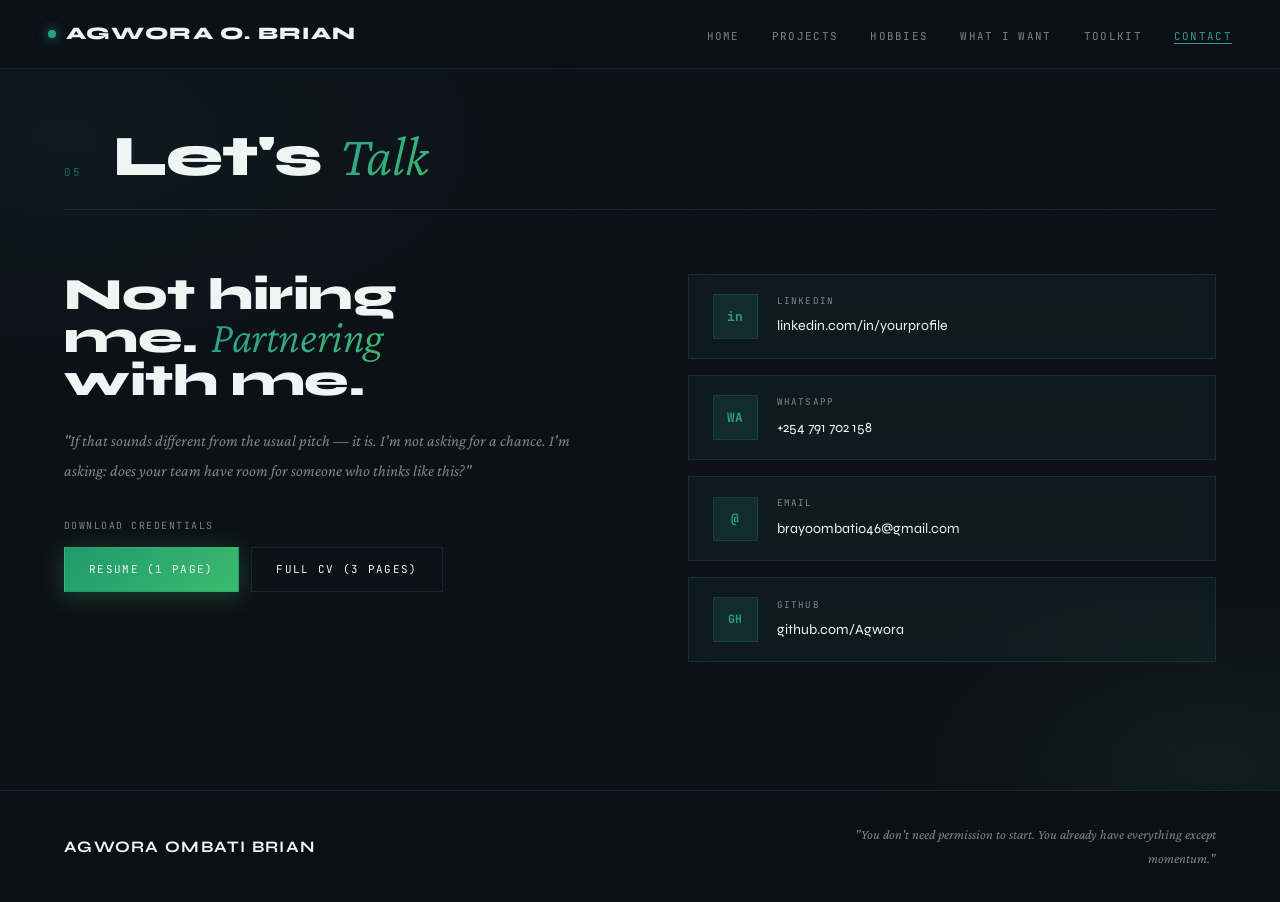
==== contact.html @ 244282bf "Add files via upload" ====
<!DOCTYPE html>
<html lang="en">
<head>
<meta charset="UTF-8">
<meta name="viewport" content="width=device-width, initial-scale=1.0">
<title>Agwora Ombati Brian — Contact</title>
<link rel="preconnect" href="https://fonts.googleapis.com">
<link href="https://fonts.googleapis.com/css2?family=Syne:wght@400;600;700;800&family=Crimson+Pro:ital,wght@0,300;0,400;1,300;1,400&family=JetBrains+Mono:wght@300;400&display=swap" rel="stylesheet">
<link rel="stylesheet" href="style.css">
</head>
<body>

<nav id="navbar">
  <a href="index.html" class="nav-logo">
    <span></span>AGWORA O. BRIAN
  </a>
  <div class="nav-right">
    <ul class="nav-links">
      <li><a href="index.html">Home</a></li>
      <li><a href="projects.html">Projects</a></li>
      <li><a href="hobbies.html">Hobbies</a></li>
      <li><a href="wants.html">What I Want</a></li>
      <li><a href="toolkit.html">Toolkit</a></li>
      <li><a href="contact.html">Contact</a></li>
    </ul>
    <button class="hamburger" id="hamburger" aria-label="Menu">
      <span></span><span></span><span></span>
    </button>
  </div>
</nav>

<div class="mobile-menu" id="mobileMenu">
  <a href="index.html" onclick="closeMobile()">Home</a>
  <a href="projects.html" onclick="closeMobile()">Projects</a>
  <a href="hobbies.html" onclick="closeMobile()">Hobbies</a>
  <a href="wants.html" onclick="closeMobile()">What I Want</a>
  <a href="toolkit.html" onclick="closeMobile()">Toolkit</a>
  <a href="contact.html" onclick="closeMobile()">Contact</a>
</div>

<section id="contact">
  <div class="section-header reveal">
    <span class="section-number">05</span>
    <h2 class="section-title">Let's <em>Talk</em></h2>
  </div>
  <div class="contact-grid">
    <div class="reveal">
      <h3 class="contact-headline">Not hiring<br>me. <em>Partnering</em><br>with me.</h3>
      <p class="contact-note">
        "If that sounds different from the usual pitch — it is. I'm not asking for a chance. I'm asking: does your team have room for someone who thinks like this?"
      </p>
      <div class="contact-docs">
        <div class="contact-docs-label">Download credentials</div>
        <div class="doc-btns">
          <a href="#" class="btn btn-primary" style="font-size: 0.68rem; padding: 0.75rem 1.5rem;">Resume (1 page)</a>
          <a href="#" class="btn btn-outline" style="font-size: 0.68rem; padding: 0.75rem 1.5rem;">Full CV (3 pages)</a>
        </div>
      </div>
    </div>
    <div class="contact-links reveal">
      <a href="https://linkedin.com/in/yourprofile" target="_blank" class="contact-link">
        <div class="contact-link-icon">in</div>
        <div class="contact-link-text">
          <span class="contact-link-label">LinkedIn</span>
          <span class="contact-link-value">linkedin.com/in/yourprofile</span>
        </div>
      </a>
      <a href="https://wa.me/254791702158?text=I%20saw%20your%20portfolio" target="_blank" class="contact-link">
        <div class="contact-link-icon">WA</div>
        <div class="contact-link-text">
          <span class="contact-link-label">WhatsApp</span>
          <span class="contact-link-value">+254 791 702 158</span>
        </div>
      </a>
      <a href="mailto:brayoombati046@gmail.com" class="contact-link">
        <div class="contact-link-icon">@</div>
        <div class="contact-link-text">
          <span class="contact-link-label">Email</span>
          <span class="contact-link-value">brayoombati046@gmail.com</span>
        </div>
      </a>
      <a href="https://github.com/Agwora" target="_blank" class="contact-link">
        <div class="contact-link-icon" style="font-size:0.72rem;">GH</div>
        <div class="contact-link-text">
          <span class="contact-link-label">GitHub</span>
          <span class="contact-link-value">github.com/Agwora</span>
        </div>
      </a>
    </div>
  </div>
</section>

<footer>
  <span class="footer-name">AGWORA OMBATI BRIAN</span>
  <span class="footer-closing">"You don't need permission to start. You already have everything except momentum."</span>
</footer>

<script src="script.js"></script>
</body>
</html>
---- style.css ----
*, *::before, *::after { box-sizing: border-box; margin: 0; padding: 0; }

:root {
  --deep:    #0d1117;
  --navy:    #161c26;
  --blue:    #1a2e45;
  --mid:     #1d6a72;
  --bright:  #2a9d8f;
  --green:   #3dba6e;
  --sky:     #76d9c8;
  --ice:     #c4f0e8;
  --glass:   rgba(42,157,143,0.07);
  --glass2:  rgba(42,157,143,0.13);
  --white:   #eef5f3;
  --muted:   rgba(238,245,243,0.5);
  --border:  rgba(42,157,143,0.18);
  --gold:    #e8b84b;
  --mono: 'JetBrains Mono', monospace;
  --serif: 'Crimson Pro', serif;
  --display: 'Syne', sans-serif;
}

html { scroll-behavior: smooth; font-size: 16px; }

body {
  background: var(--deep);
  color: var(--white);
  font-family: var(--display);
  font-weight: 400;
  line-height: 1.7;
  overflow-x: hidden;
}

body::before {
  content: '';
  position: fixed;
  inset: 0;
  background:
    radial-gradient(ellipse 70% 50% at 5% 15%, rgba(29,106,114,0.1) 0%, transparent 60%),
    radial-gradient(ellipse 50% 40% at 95% 85%, rgba(61,186,110,0.07) 0%, transparent 55%);
  pointer-events: none;
  z-index: 0;
}

body::after {
  content: '';
  position: fixed;
  inset: 0;
  background-image: url("data:image/svg+xml,%3Csvg width='60' height='60' viewBox='0 0 60 60' xmlns='http://www.w3.org/2000/svg'%3E%3Cg fill='none' fill-rule='evenodd'%3E%3Cg fill='%232a9d8f' fill-opacity='0.025'%3E%3Ccircle cx='30' cy='30' r='1'/%3E%3C/g%3E%3C/g%3E%3C/svg%3E");
  pointer-events: none;
  z-index: 0;
}

nav {
  position: fixed;
  top: 0; left: 0; right: 0;
  z-index: 100;
  display: flex;
  justify-content: space-between;
  align-items: center;
  padding: 1.2rem 3rem;
  background: rgba(13,17,23,0.88);
  backdrop-filter: blur(20px);
  -webkit-backdrop-filter: blur(20px);
  border-bottom: 1px solid var(--border);
  transition: box-shadow 0.3s;
}
nav.scrolled { box-shadow: 0 4px 40px rgba(0,0,0,0.45); }

.nav-logo {
  font-family: var(--display);
  font-weight: 800;
  font-size: 1.1rem;
  letter-spacing: 0.08em;
  color: var(--white);
  text-decoration: none;
  display: flex;
  align-items: center;
  gap: 0.6rem;
}
.nav-logo span {
  display: inline-block;
  width: 8px; height: 8px;
  border-radius: 50%;
  background: var(--bright);
  box-shadow: 0 0 12px var(--bright);
  animation: pulse-dot 2s ease-in-out infinite;
}
@keyframes pulse-dot {
  0%,100% { opacity:1; transform: scale(1); }
  50% { opacity:0.6; transform: scale(1.3); }
}

.nav-right { display: flex; align-items: center; gap: 2rem; }
.nav-links { display: flex; gap: 2rem; list-style: none; }
.nav-links a {
  font-family: var(--mono);
  font-size: 0.68rem;
  letter-spacing: 0.12em;
  text-transform: uppercase;
  color: var(--muted);
  text-decoration: none;
  transition: color 0.2s;
}
.nav-links a:hover { color: var(--bright); }
.nav-links a.active { color: var(--bright); border-bottom: 1px solid var(--bright); }

.hamburger {
  display: none;
  flex-direction: column;
  gap: 5px;
  cursor: pointer;
  padding: 4px;
  background: none;
  border: none;
}
.hamburger span {
  display: block;
  width: 24px;
  height: 2px;
  background: var(--white);
  transition: all 0.3s;
}
.hamburger.open span:nth-child(1) { transform: translateY(7px) rotate(45deg); }
.hamburger.open span:nth-child(2) { opacity: 0; }
.hamburger.open span:nth-child(3) { transform: translateY(-7px) rotate(-45deg); }

.mobile-menu {
  display: none;
  position: fixed;
  top: 0; left: 0; right: 0; bottom: 0;
  background: rgba(13,17,23,0.97);
  backdrop-filter: blur(20px);
  z-index: 99;
  flex-direction: column;
  justify-content: center;
  align-items: center;
  gap: 2.5rem;
}
.mobile-menu.open { display: flex; }
.mobile-menu a {
  font-family: var(--display);
  font-size: 2rem;
  font-weight: 700;
  color: var(--white);
  text-decoration: none;
  letter-spacing: 0.05em;
  transition: color 0.2s;
}
.mobile-menu a:hover { color: var(--bright); }

section {
  min-height: 100vh;
  padding: 8rem 4rem 6rem;
  position: relative;
  z-index: 1;
}

/* Hero Section */
#home {
  display: grid;
  grid-template-columns: 1.2fr 0.8fr;
  gap: 5rem;
  align-items: center;
  padding-top: 11rem;
  min-height: 100vh;
}

.hero-left { position: relative; }

.hero-eyebrow {
  font-family: var(--mono);
  font-size: 0.72rem;
  letter-spacing: 0.25em;
  text-transform: uppercase;
  color: var(--bright);
  margin-bottom: 1.8rem;
  display: flex;
  align-items: center;
  gap: 1rem;
}
.hero-eyebrow::before {
  content: '';
  display: block;
  width: 2.5rem;
  height: 1px;
  background: linear-gradient(90deg, var(--bright), transparent);
}

.hero-headline {
  font-family: var(--display);
  font-size: clamp(3.2rem, 6vw, 6.5rem);
  font-weight: 800;
  line-height: 0.95;
  letter-spacing: -0.01em;
  color: var(--white);
  margin-bottom: 2rem;
}
.hero-headline em {
  font-family: var(--serif);
  font-style: italic;
  font-weight: 300;
  background: linear-gradient(135deg, var(--bright), var(--green));
  -webkit-background-clip: text;
  -webkit-text-fill-color: transparent;
  background-clip: text;
}

.hero-bio {
  font-size: 1.05rem;
  color: var(--muted);
  line-height: 1.85;
  max-width: 500px;
  margin-bottom: 2.5rem;
  border-left: 2px solid var(--mid);
  padding-left: 1.2rem;
}

.hero-btns {
  display: flex;
  gap: 1rem;
  flex-wrap: wrap;
}

.btn {
  font-family: var(--mono);
  font-size: 0.72rem;
  letter-spacing: 0.12em;
  text-transform: uppercase;
  padding: 0.9rem 2rem;
  text-decoration: none;
  border: 1px solid;
  transition: all 0.3s;
  cursor: pointer;
  position: relative;
  overflow: hidden;
  display: inline-block;
}
.btn-primary {
  background: linear-gradient(135deg, #1d9a6c, var(--green));
  color: var(--white);
  border-color: transparent;
  box-shadow: 0 4px 24px rgba(61,186,110,0.3);
}
.btn-primary:hover {
  transform: translateY(-2px);
  box-shadow: 0 8px 36px rgba(61,186,110,0.45);
}
.btn-outline {
  background: transparent;
  color: var(--white);
  border-color: var(--border);
  backdrop-filter: blur(10px);
}
.btn-outline:hover {
  border-color: var(--bright);
  color: var(--sky);
  background: var(--glass);
}
.btn-sm {
  font-family: var(--mono);
  font-size: 0.68rem;
  letter-spacing: 0.1em;
  text-transform: uppercase;
  padding: 0.65rem 1.2rem;
  text-decoration: none;
  border: 1px solid var(--border);
  color: var(--muted);
  transition: all 0.2s;
  backdrop-filter: blur(10px);
  background: var(--glass);
  display: inline-block;
}
.btn-sm:hover { border-color: var(--bright); color: var(--bright); }

.hero-right {
  display: flex;
  flex-direction: column;
  gap: 1.5rem;
}

.hero-photo-wrapper {
  position: relative;
  width: 100%;
  max-width: 320px;
  margin: 0 auto;
}

.hero-photo-frame {
  position: relative;
  aspect-ratio: 3/4;
  border-radius: 2px;
  overflow: hidden;
  border: 1px solid var(--border);
  background: var(--glass2);
  box-shadow: 0 20px 60px rgba(0,0,0,0.45), 0 0 0 1px var(--border);
}

.hero-photo-frame img {
  width: 100%;
  height: 100%;
  object-fit: cover;
  display: block;
}

.photo-glow {
  position: absolute;
  top: -20px; right: -20px;
  width: 120px; height: 120px;
  background: radial-gradient(circle, rgba(42,157,143,0.25) 0%, transparent 70%);
  pointer-events: none;
}
.photo-label {
  position: absolute;
  bottom: -1px; left: 0; right: 0;
  padding: 1.2rem;
  background: linear-gradient(to top, rgba(5,13,26,0.95), transparent);
  font-family: var(--mono);
  font-size: 0.62rem;
  letter-spacing: 0.15em;
  text-transform: uppercase;
  color: var(--bright);
}

.hero-stats-row {
  display: grid;
  grid-template-columns: repeat(3,1fr);
  gap: 0.8rem;
}

.hero-stat-card {
  background: var(--glass);
  border: 1px solid var(--border);
  padding: 1.2rem;
  position: relative;
  overflow: hidden;
  backdrop-filter: blur(10px);
}
.hero-stat-card::before {
  content: '';
  position: absolute;
  top: 0; left: 0;
  width: 100%; height: 2px;
  background: linear-gradient(90deg, var(--bright), transparent);
}
.stat-num {
  font-family: var(--display);
  font-size: 1.8rem;
  font-weight: 800;
  line-height: 1;
  background: linear-gradient(135deg, var(--white), var(--ice));
  -webkit-background-clip: text;
  -webkit-text-fill-color: transparent;
  background-clip: text;
  margin-bottom: 0.3rem;
}
.stat-label {
  font-family: var(--mono);
  font-size: 0.55rem;
  letter-spacing: 0.08em;
  text-transform: uppercase;
  color: var(--muted);
  line-height: 1.4;
}

/* Section Headers */
.section-header {
  display: flex;
  align-items: flex-end;
  gap: 2rem;
  margin-bottom: 4rem;
  padding-bottom: 1.5rem;
  border-bottom: 1px solid var(--border);
}
.section-number {
  font-family: var(--mono);
  font-size: 0.68rem;
  color: var(--bright);
  letter-spacing: 0.15em;
  opacity: 0.6;
  padding-bottom: 0.2rem;
}
.section-title {
  font-family: var(--display);
  font-size: clamp(2.5rem, 4.5vw, 4.5rem);
  font-weight: 800;
  line-height: 0.95;
  letter-spacing: -0.01em;
  color: var(--white);
}
.section-title em {
  font-family: var(--serif);
  font-style: italic;
  font-weight: 300;
  background: linear-gradient(135deg, var(--bright), var(--green));
  -webkit-background-clip: text;
  -webkit-text-fill-color: transparent;
  background-clip: text;
}

/* Projects */
.project-card {
  display: grid;
  grid-template-columns: 160px 1fr;
  gap: 3rem;
  padding: 3rem 0;
  border-top: 1px solid var(--border);
  transition: all 0.3s;
}
.project-card:last-of-type { border-bottom: 1px solid var(--border); }

.project-meta { padding-top: 0.3rem; }
.project-index {
  font-family: var(--display);
  font-size: 5rem;
  font-weight: 800;
  line-height: 1;
  color: rgba(42,157,143,0.12);
  margin-bottom: 1rem;
}
.project-tags { display: flex; flex-direction: column; gap: 0.4rem; }
.tag {
  font-family: var(--mono);
  font-size: 0.62rem;
  letter-spacing: 0.1em;
  text-transform: uppercase;
  color: var(--bright);
  background: var(--glass2);
  border: 1px solid var(--border);
  padding: 0.3rem 0.7rem;
  width: fit-content;
}

.project-title {
  font-family: var(--display);
  font-size: 2rem;
  font-weight: 700;
  letter-spacing: 0.01em;
  line-height: 1.1;
  color: var(--white);
  margin-bottom: 0.75rem;
}
.project-hook {
  font-family: var(--serif);
  font-style: italic;
  font-size: 1.15rem;
  color: var(--sky);
  margin-bottom: 1.2rem;
  line-height: 1.6;
}
.project-desc {
  font-size: 0.95rem;
  color: var(--muted);
  line-height: 1.85;
  margin-bottom: 1.5rem;
}

.project-findings {
  display: grid;
  grid-template-columns: repeat(3,1fr);
  gap: 1rem;
  margin-bottom: 1.8rem;
}
.finding {
  background: var(--glass);
  border: 1px solid var(--border);
  padding: 1rem;
  border-top: 2px solid var(--mid);
  backdrop-filter: blur(10px);
}
.finding-val {
  font-family: var(--display);
  font-size: 2rem;
  font-weight: 800;
  background: linear-gradient(135deg, var(--white), var(--ice));
  -webkit-background-clip: text;
  -webkit-text-fill-color: transparent;
  background-clip: text;
  line-height: 1;
  margin-bottom: 0.2rem;
}
.finding-desc {
  font-family: var(--mono);
  font-size: 0.6rem;
  letter-spacing: 0.08em;
  text-transform: uppercase;
  color: var(--muted);
}

.project-takeaway {
  font-family: var(--mono);
  font-size: 0.72rem;
  letter-spacing: 0.06em;
  color: var(--sky);
  background: var(--glass);
  border: 1px solid var(--border);
  border-left: 3px solid var(--bright);
  padding: 0.85rem 1rem;
  margin-bottom: 1.5rem;
}
.project-btns { display: flex; gap: 0.8rem; flex-wrap: wrap; }

/* Hobbies */
#hobbies, .hobbies-page {
  background: rgba(22,28,38,0.45);
  backdrop-filter: blur(20px);
  border-top: 1px solid var(--border);
  border-bottom: 1px solid var(--border);
}

.hobbies-grid {
  display: grid;
  grid-template-columns: repeat(2,1fr);
  gap: 1.5rem;
}
.hobby-card {
  background: var(--glass);
  border: 1px solid var(--border);
  padding: 2rem;
  position: relative;
  overflow: hidden;
  transition: transform 0.3s, box-shadow 0.3s, border-color 0.3s;
  backdrop-filter: blur(10px);
}
.hobby-card:hover {
  transform: translateY(-4px);
  border-color: rgba(42,157,143,0.35);
  box-shadow: 0 20px 60px rgba(42,157,143,0.1);
}
.hobby-card::before {
  content: '';
  position: absolute;
  top: 0; left: 0;
  width: 100%; height: 2px;
  background: linear-gradient(90deg, var(--mid), transparent);
  opacity: 0;
  transition: opacity 0.3s;
}
.hobby-card:hover::before { opacity: 1; }

.hobby-icon { font-size: 2.5rem; margin-bottom: 1rem; display: block; }
.hobby-name {
  font-family: var(--display);
  font-size: 1.5rem;
  font-weight: 700;
  line-height: 1;
  color: var(--white);
  margin-bottom: 0.75rem;
}
.hobby-why { font-size: 0.9rem; color: var(--muted); line-height: 1.75; margin-bottom: 1rem; }
.hobby-insight {
  font-family: var(--mono);
  font-size: 0.62rem;
  letter-spacing: 0.1em;
  text-transform: uppercase;
  color: var(--bright);
  padding-top: 1rem;
  border-top: 1px solid var(--border);
}

.hobbies-footer {
  margin-top: 3rem;
  text-align: center;
  font-family: var(--serif);
  font-style: italic;
  font-size: 1.4rem;
  color: var(--muted);
}

/* Wants */
.wants-grid {
  display: grid;
  grid-template-columns: 1fr 1fr;
  gap: 4rem;
}
.wants-col-label {
  font-family: var(--mono);
  font-size: 0.68rem;
  letter-spacing: 0.2em;
  text-transform: uppercase;
  color: var(--bright);
  margin-bottom: 2rem;
  display: flex;
  align-items: center;
  gap: 0.8rem;
}
.wants-col-label::after {
  content: '';
  flex: 1;
  height: 1px;
  background: var(--border);
}
.wants-list { list-style: none; }
.wants-list li {
  font-family: var(--serif);
  font-style: italic;
  font-size: 1.1rem;
  color: rgba(240,246,255,0.8);
  line-height: 1.65;
  padding: 1.2rem 0 1.2rem 1.2rem;
  border-bottom: 1px solid var(--border);
  position: relative;
}
.wants-list li::before {
  content: '—';
  position: absolute;
  left: 0;
  color: var(--bright);
  font-style: normal;
}

.both-benefit {
  margin-top: 5rem;
  padding-top: 3rem;
  border-top: 1px solid var(--border);
}
.benefit-label {
  font-family: var(--mono);
  font-size: 0.68rem;
  letter-spacing: 0.2em;
  text-transform: uppercase;
  color: var(--muted);
  margin-bottom: 2rem;
  text-align: center;
}
.benefit-table {
  display: grid;
  grid-template-columns: 1fr 1fr;
  gap: 1px;
  background: var(--border);
  border: 1px solid var(--border);
}
.benefit-row { display: contents; }
.benefit-cell {
  background: var(--glass);
  padding: 1.1rem 1.5rem;
  font-size: 0.9rem;
  color: rgba(240,246,255,0.8);
  line-height: 1.5;
  backdrop-filter: blur(10px);
}
.benefit-cell.you { border-left: 2px solid var(--bright); }
.benefit-cell.them { border-left: 2px solid var(--gold); }
.benefit-header {
  background: rgba(42,157,143,0.05);
  padding: 0.8rem 1.5rem;
  font-family: var(--mono);
  font-size: 0.62rem;
  letter-spacing: 0.15em;
  text-transform: uppercase;
  backdrop-filter: blur(10px);
}
.benefit-header.you { color: var(--bright); }
.benefit-header.them { color: var(--gold); }

/* Toolkit */
#toolkit, .toolkit-page {
  background: rgba(22,28,38,0.45);
  border-top: 1px solid var(--border);
  border-bottom: 1px solid var(--border);
}

.toolkit-grid {
  display: grid;
  grid-template-columns: repeat(4,1fr);
  gap: 1.5rem;
  margin-bottom: 4rem;
}
.toolkit-card {
  background: var(--glass);
  border: 1px solid var(--border);
  padding: 1.8rem;
  transition: border-color 0.3s, box-shadow 0.3s;
  backdrop-filter: blur(10px);
  position: relative;
  overflow: hidden;
}
.toolkit-card::after {
  content: '';
  position: absolute;
  bottom: 0; left: 0; right: 0;
  height: 2px;
  background: linear-gradient(90deg, var(--mid), transparent);
}
.toolkit-card:hover {
  border-color: rgba(42,157,143,0.35);
  box-shadow: 0 10px 40px rgba(42,157,143,0.09);
}
.toolkit-category {
  font-family: var(--mono);
  font-size: 0.68rem;
  letter-spacing: 0.15em;
  text-transform: uppercase;
  color: var(--bright);
  margin-bottom: 1.5rem;
  padding-bottom: 0.8rem;
  border-bottom: 1px solid var(--border);
}
.toolkit-items { list-style: none; }
.toolkit-items li {
  font-size: 0.9rem;
  color: var(--muted);
  padding: 0.45rem 0;
  border-bottom: 1px solid rgba(42,157,143,0.05);
  display: flex;
  align-items: center;
  gap: 0.6rem;
}
.toolkit-items li::before {
  content: '▸';
  color: var(--mid);
  font-size: 0.7rem;
  flex-shrink: 0;
}

.philosophy-block {
  background: var(--glass);
  border: 1px solid var(--border);
  border-left: 4px solid var(--bright);
  padding: 3rem;
  backdrop-filter: blur(10px);
}
.philosophy-text {
  font-family: var(--serif);
  font-style: italic;
  font-size: 1.15rem;
  line-height: 1.85;
  color: rgba(240,246,255,0.85);
  margin-bottom: 1.5rem;
}
.philosophy-attr {
  font-family: var(--mono);
  font-size: 0.62rem;
  letter-spacing: 0.12em;
  text-transform: uppercase;
  color: var(--bright);
}

/* Contact */
#contact, .contact-page {
  background: transparent;
  min-height: auto;
  padding-bottom: 8rem;
}

.contact-grid {
  display: grid;
  grid-template-columns: 1fr 1fr;
  gap: 6rem;
  align-items: start;
}
.contact-headline {
  font-family: var(--display);
  font-size: clamp(2.2rem, 3.5vw, 4rem);
  font-weight: 800;
  line-height: 0.95;
  letter-spacing: -0.01em;
  margin-bottom: 1.5rem;
}
.contact-headline em {
  font-family: var(--serif);
  font-style: italic;
  font-weight: 300;
  background: linear-gradient(135deg, var(--bright), var(--green));
  -webkit-background-clip: text;
  -webkit-text-fill-color: transparent;
  background-clip: text;
}
.contact-note {
  font-size: 1rem;
  color: var(--muted);
  line-height: 1.85;
  margin-bottom: 2rem;
  font-family: var(--serif);
  font-style: italic;
}

.contact-links { display: flex; flex-direction: column; gap: 1rem; }
.contact-link {
  display: flex;
  align-items: center;
  gap: 1.2rem;
  padding: 1.2rem 1.5rem;
  background: var(--glass);
  border: 1px solid var(--border);
  text-decoration: none;
  color: var(--white);
  transition: all 0.25s;
  position: relative;
  overflow: hidden;
  backdrop-filter: blur(10px);
}
.contact-link::after {
  content: '→';
  position: absolute;
  right: 1.5rem;
  font-size: 1rem;
  opacity: 0;
  transform: translateX(-6px);
  transition: all 0.25s;
}
.contact-link:hover {
  border-color: rgba(42,157,143,0.4);
  background: var(--glass2);
  box-shadow: 0 8px 30px rgba(42,157,143,0.1);
}
.contact-link:hover::after { opacity: 1; transform: translateX(0); }

.contact-link-icon {
  width: 2.8rem; height: 2.8rem;
  background: var(--glass2);
  border: 1px solid var(--border);
  display: flex; align-items: center; justify-content: center;
  font-family: var(--mono);
  font-size: 0.8rem;
  font-weight: 700;
  color: var(--bright);
  flex-shrink: 0;
}
.contact-link-text { flex: 1; }
.contact-link-label {
  font-family: var(--mono);
  font-size: 0.58rem;
  letter-spacing: 0.12em;
  text-transform: uppercase;
  color: var(--muted);
  display: block;
  margin-bottom: 0.1rem;
}
.contact-link-value { font-size: 0.88rem; color: var(--white); }

.contact-docs { margin-top: 2rem; }
.contact-docs-label {
  font-family: var(--mono);
  font-size: 0.62rem;
  letter-spacing: 0.15em;
  text-transform: uppercase;
  color: var(--muted);
  margin-bottom: 0.8rem;
}
.doc-btns { display: flex; gap: 0.8rem; flex-wrap: wrap; }

/* Footer */
footer {
  background: rgba(13,17,23,0.97);
  padding: 2rem 4rem;
  display: flex;
  justify-content: space-between;
  align-items: center;
  border-top: 1px solid var(--border);
  position: relative;
  z-index: 1;
}
.footer-name {
  font-family: var(--display);
  font-size: 1rem;
  font-weight: 700;
  color: var(--white);
  letter-spacing: 0.08em;
}
.footer-closing {
  font-family: var(--serif);
  font-style: italic;
  font-size: 0.85rem;
  color: var(--muted);
  max-width: 400px;
  text-align: right;
}

/* Reveal Animation */
.reveal {
  opacity: 0;
  transform: translateY(30px);
  transition: opacity 0.7s ease, transform 0.7s ease;
}
.reveal.visible { opacity: 1; transform: translateY(0); }

/* Responsive */
@media (max-width: 1100px) {
  .toolkit-grid { grid-template-columns: repeat(2,1fr); }
}

@media (max-width: 900px) {
  nav { padding: 1rem 1.5rem; }
  .nav-links { display: none; }
  .hamburger { display: flex; }
  section { padding: 7rem 1.5rem 4rem; }

  #home {
    grid-template-columns: 1fr;
    gap: 3rem;
    padding-top: 8rem;
    align-items: start;
  }
  .hero-right { order: -1; }
  .hero-photo-wrapper { max-width: 220px; }
  .hero-photo-frame { aspect-ratio: 1/1; border-radius: 50%; }
  .photo-label { display: none; }
  .hero-stats-row { grid-template-columns: repeat(3,1fr); }

  .project-card { grid-template-columns: 1fr; gap: 1.5rem; }
  .project-findings { grid-template-columns: repeat(3,1fr); }
  .hobbies-grid { grid-template-columns: 1fr; }
  .wants-grid { grid-template-columns: 1fr; gap: 2.5rem; }
  .toolkit-grid { grid-template-columns: repeat(2,1fr); }
  .contact-grid { grid-template-columns: 1fr; gap: 3rem; }
  .benefit-table { grid-template-columns: 1fr; }
  .benefit-header.them, .benefit-cell.them { border-left: none; border-top: 2px solid var(--gold); }
  footer { flex-direction: column; gap: 0.8rem; text-align: center; padding: 2rem 1.5rem; }
  .footer-closing { text-align: center; }
}

@media (max-width: 600px) {
  .hero-headline { font-size: clamp(2.8rem, 10vw, 4rem); }
  .project-findings { grid-template-columns: 1fr; }
  .hero-stats-row { grid-template-columns: 1fr; }
  .toolkit-grid { grid-template-columns: 1fr; }
  .doc-btns { flex-direction: column; }
}
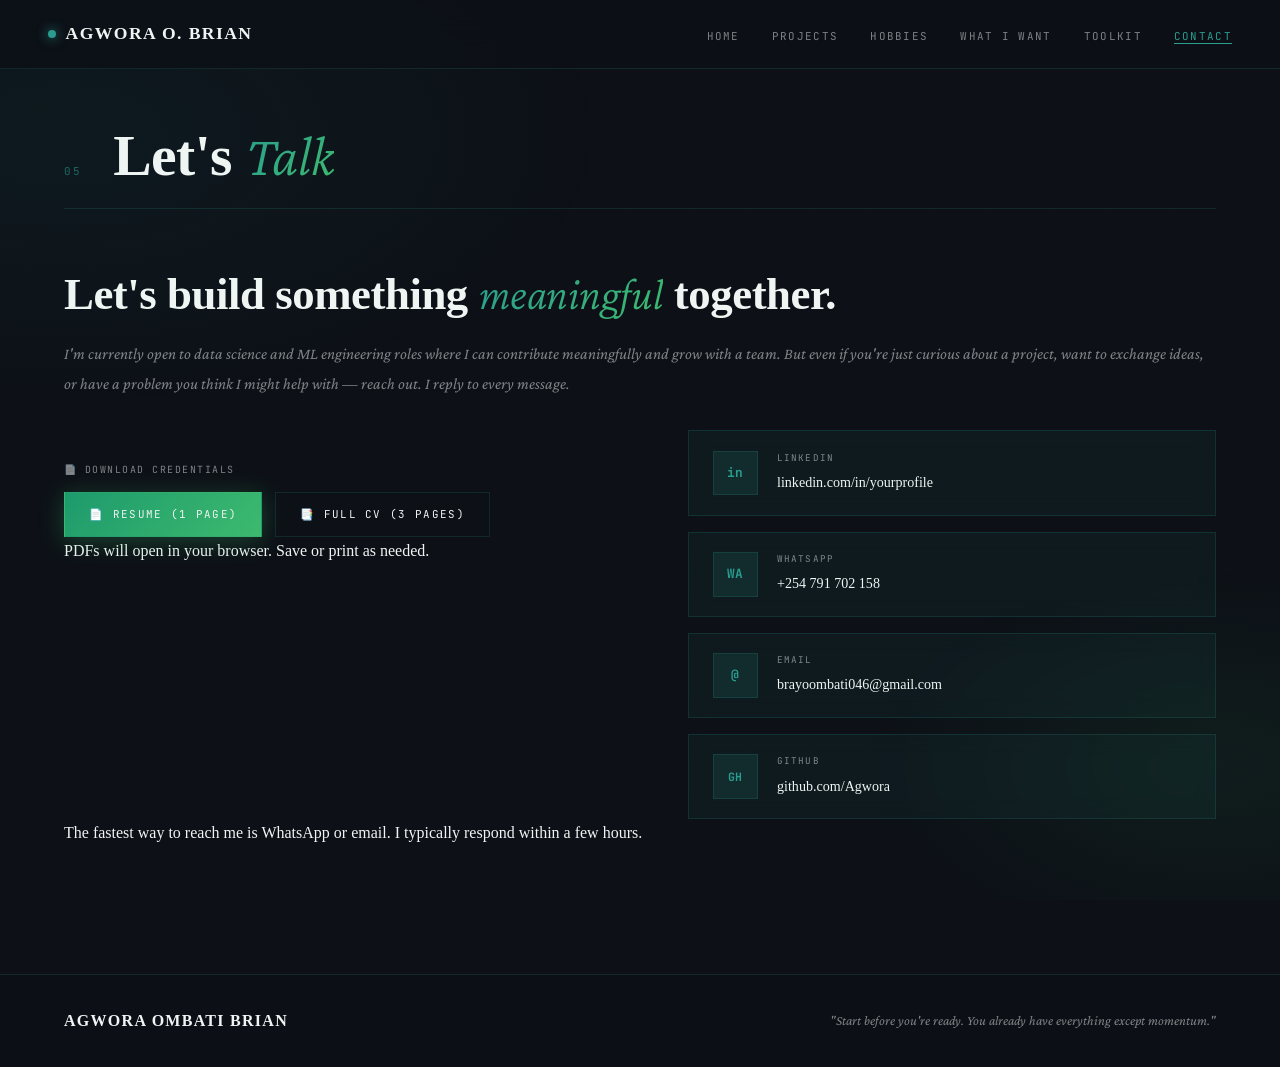
==== commit dd6e3f7c: "Update contact.html" ====
--- a/contact.html
+++ b/contact.html
@@ -5,7 +5,7 @@
 <meta name="viewport" content="width=device-width, initial-scale=1.0">
 <title>Agwora Ombati Brian — Contact</title>
 <link rel="preconnect" href="https://fonts.googleapis.com">
-<link href="https://fonts.googleapis.com/css2?family=Syne:wght@400;600;700;800&family=Crimson+Pro:ital,wght@0,300;0,400;1,300;1,400&family=JetBrains+Mono:wght@300;400&display=swap" rel="stylesheet">
+<link href="https://fonts.googleapis.com/css2?family=Inter:opsz,wght@14..32,300;14..32,400;14..32,500;14..32,600;14..32,700;14..32,800&family=Crimson+Pro:ital,wght@0,400;0,500;1,400;1,500&family=JetBrains+Mono:wght@300;400;500&display=swap" rel="stylesheet">
 <link rel="stylesheet" href="style.css">
 </head>
 <body>
@@ -21,7 +21,7 @@
       <li><a href="hobbies.html">Hobbies</a></li>
       <li><a href="wants.html">What I Want</a></li>
       <li><a href="toolkit.html">Toolkit</a></li>
-      <li><a href="contact.html">Contact</a></li>
+      <li><a href="contact.html" class="active">Contact</a></li>
     </ul>
     <button class="hamburger" id="hamburger" aria-label="Menu">
       <span></span><span></span><span></span>
@@ -43,20 +43,31 @@
     <span class="section-number">05</span>
     <h2 class="section-title">Let's <em>Talk</em></h2>
   </div>
+
+  <!-- WARM INTRO -->
+  <div class="contact-intro reveal">
+    <h3 class="contact-headline">Let's build something <em>meaningful</em> together.</h3>
+    <p class="contact-note">
+      I'm currently open to data science and ML engineering roles where I can contribute meaningfully and grow with a team. 
+      But even if you're just curious about a project, want to exchange ideas, or have a problem you think I might help with — reach out. 
+      I reply to every message.
+    </p>
+  </div>
+
   <div class="contact-grid">
+    <!-- LEFT COLUMN: Docs & Credentials -->
     <div class="reveal">
-      <h3 class="contact-headline">Not hiring<br>me. <em>Partnering</em><br>with me.</h3>
-      <p class="contact-note">
-        "If that sounds different from the usual pitch — it is. I'm not asking for a chance. I'm asking: does your team have room for someone who thinks like this?"
-      </p>
       <div class="contact-docs">
-        <div class="contact-docs-label">Download credentials</div>
+        <div class="contact-docs-label">📄 Download credentials</div>
         <div class="doc-btns">
-          <a href="#" class="btn btn-primary" style="font-size: 0.68rem; padding: 0.75rem 1.5rem;">Resume (1 page)</a>
-          <a href="#" class="btn btn-outline" style="font-size: 0.68rem; padding: 0.75rem 1.5rem;">Full CV (3 pages)</a>
+          <a href="resume.pdf" target="_blank" class="btn btn-primary" style="font-size: 0.68rem; padding: 0.75rem 1.5rem;">📄 Resume (1 page)</a>
+          <a href="cv.pdf" target="_blank" class="btn btn-outline" style="font-size: 0.68rem; padding: 0.75rem 1.5rem;">📑 Full CV (3 pages)</a>
         </div>
+        <p class="docs-note">PDFs will open in your browser. Save or print as needed.</p>
       </div>
     </div>
+
+    <!-- RIGHT COLUMN: Contact Links -->
     <div class="contact-links reveal">
       <a href="https://linkedin.com/in/yourprofile" target="_blank" class="contact-link">
         <div class="contact-link-icon">in</div>
@@ -88,13 +99,20 @@
       </a>
     </div>
   </div>
+
+  <!-- CLOSING LINE -->
+  <div class="contact-closing reveal">
+    <p class="closing-message">
+      The fastest way to reach me is WhatsApp or email. I typically respond within a few hours.
+    </p>
+  </div>
 </section>
 
 <footer>
   <span class="footer-name">AGWORA OMBATI BRIAN</span>
-  <span class="footer-closing">"You don't need permission to start. You already have everything except momentum."</span>
+  <span class="footer-closing">"Start before you're ready. You already have everything except momentum."</span>
 </footer>
 
 <script src="script.js"></script>
 </body>
-</html>+</html>
--- a/style.css
+++ b/style.css
@@ -17,7 +17,21 @@
   --gold:    #e8b84b;
   --mono: 'JetBrains Mono', monospace;
   --serif: 'Crimson Pro', serif;
-  --display: 'Syne', sans-serif;
+  --sans: 'Inter', sans-serif;  /* NEW - professional sans-serif */
+}
+
+body {
+  font-family: var(--sans);  /* Changed from --display */
+  font-weight: 400;
+}
+
+.nav-logo, .hero-headline, .section-title, .project-title, .hobby-name, .looking-card h3 {
+  font-family: var(--sans);  /* Professional, not a display font */
+  font-weight: 700;
+}
+
+.hero-headline em, .section-title em {
+  font-family: var(--serif);  /* Keep italic serif for emphasis */
 }
 
 html { scroll-behavior: smooth; font-size: 16px; }
@@ -874,7 +888,304 @@
   transition: opacity 0.7s ease, transform 0.7s ease;
 }
 .reveal.visible { opacity: 1; transform: translateY(0); }
-
+/* Hobbies Page Enhancements */
+.hobbies-intro {
+  max-width: 800px;
+  margin: 0 auto 3rem auto;
+  text-align: center;
+}
+.hobbies-intro-text {
+  font-family: var(--serif);
+  font-style: italic;
+  font-size: 1.2rem;
+  line-height: 1.7;
+  color: var(--muted);
+  padding: 0 1rem;
+}
+
+.hobby-card {
+  transition: transform 0.3s, box-shadow 0.3s, border-color 0.3s;
+}
+.hobby-card:hover {
+  transform: translateY(-6px);
+  border-color: rgba(42,157,143,0.45);
+  box-shadow: 0 25px 40px rgba(42,157,143,0.12);
+}
+
+.hobby-insight {
+  font-family: var(--mono);
+  font-size: 0.65rem;
+  letter-spacing: 0.05em;
+  color: var(--bright);
+  padding-top: 1rem;
+  margin-top: 0.5rem;
+  border-top: 1px solid var(--border);
+  line-height: 1.5;
+}
+
+/* Update hobby-why for better readability */
+.hobby-why {
+  font-size: 0.92rem;
+  color: var(--muted);
+  line-height: 1.75;
+  margin-bottom: 1rem;
+}
+
+/* Wants Page Enhancements */
+.wants-intro {
+  max-width: 750px;
+  margin: 0 auto 3rem auto;
+  text-align: center;
+}
+.wants-intro-text {
+  font-family: var(--serif);
+  font-style: italic;
+  font-size: 1.2rem;
+  line-height: 1.7;
+  color: var(--muted);
+}
+
+.wants-col-label {
+  font-family: var(--mono);
+  font-size: 0.7rem;
+  letter-spacing: 0.2em;
+  text-transform: uppercase;
+  margin-bottom: 1.8rem;
+  display: flex;
+  align-items: baseline;
+  gap: 0.5rem;
+  flex-wrap: wrap;
+}
+.needs-label {
+  color: var(--bright);
+}
+.wants-label {
+  color: var(--gold);
+}
+.label-subtle {
+  font-size: 0.6rem;
+  letter-spacing: 0.1em;
+  color: var(--muted);
+  font-weight: normal;
+}
+.wants-col-label::after {
+  content: '';
+  flex: 1;
+  height: 1px;
+  background: var(--border);
+}
+
+.wants-list li {
+  font-family: var(--serif);
+  font-style: italic;
+  font-size: 1.05rem;
+  color: rgba(240,246,255,0.85);
+  line-height: 1.65;
+  padding: 1.1rem 0 1.1rem 1.2rem;
+  border-bottom: 1px solid var(--border);
+  position: relative;
+  transition: all 0.2s ease;
+}
+.wants-list li:hover {
+  padding-left: 1.8rem;
+  color: var(--white);
+}
+.wants-list li::before {
+  content: '—';
+  position: absolute;
+  left: 0;
+  font-style: normal;
+}
+.wants-list li:first-child {
+  padding-top: 0;
+}
+.wants-list li:last-child {
+  border-bottom: none;
+}
+
+/* Benefit Table - slight enhancement */
+.benefit-cell {
+  background: var(--glass);
+  padding: 1.1rem 1.5rem;
+  font-size: 0.9rem;
+  color: rgba(240,246,255,0.85);
+  line-height: 1.5;
+  backdrop-filter: blur(10px);
+  transition: background 0.2s ease;
+}
+.benefit-cell:hover {
+  background: rgba(42,157,143,0.1);
+}
+
+/* Closing Section */
+.wants-closing {
+  margin-top: 4rem;
+  padding-top: 2rem;
+  text-align: center;
+  border-top: 1px solid var(--border);
+}
+.closing-quote {
+  font-family: var(--serif);
+  font-style: italic;
+  font-size: 1.25rem;
+  line-height: 1.6;
+  color: var(--sky);
+  max-width: 700px;
+  margin: 0 auto 2rem auto;
+}
+.closing-cta {
+  margin-top: 1rem;
+}
+
+
+/* Toolkit Page Enhancements */
+.toolkit-intro {
+  max-width: 750px;
+  margin: 0 auto 3rem auto;
+  text-align: center;
+}
+.toolkit-intro-text {
+  font-family: var(--serif);
+  font-style: italic;
+  font-size: 1.1rem;
+  line-height: 1.7;
+  color: var(--muted);
+}
+
+.toolkit-card {
+  transition: transform 0.3s, box-shadow 0.3s, border-color 0.3s;
+}
+.toolkit-card:hover {
+  transform: translateY(-4px);
+  border-color: rgba(42,157,143,0.4);
+  box-shadow: 0 15px 35px rgba(42,157,143,0.1);
+}
+
+.toolkit-category {
+  font-family: var(--mono);
+  font-size: 0.7rem;
+  letter-spacing: 0.12em;
+  text-transform: uppercase;
+  color: var(--bright);
+  margin-bottom: 1.2rem;
+  padding-bottom: 0.7rem;
+  border-bottom: 1px solid var(--border);
+  display: flex;
+  align-items: center;
+  gap: 0.5rem;
+}
+
+.toolkit-items li {
+  font-size: 0.85rem;
+  color: var(--muted);
+  padding: 0.4rem 0;
+  border-bottom: 1px solid rgba(42,157,143,0.05);
+  display: flex;
+  align-items: center;
+  gap: 0.6rem;
+  transition: color 0.2s ease;
+}
+.toolkit-items li:hover {
+  color: var(--white);
+}
+.toolkit-items li::before {
+  content: '▸';
+  color: var(--mid);
+  font-size: 0.7rem;
+  flex-shrink: 0;
+}
+
+/* Soft Skills Block */
+.soft-skills-block {
+  margin: 3rem 0 3rem 0;
+  padding: 2rem;
+  background: var(--glass);
+  border: 1px solid var(--border);
+  border-radius: 2px;
+  backdrop-filter: blur(10px);
+}
+.soft-skills-header {
+  display: flex;
+  align-items: center;
+  justify-content: center;
+  gap: 0.8rem;
+  margin-bottom: 1.8rem;
+  font-family: var(--mono);
+  font-size: 0.7rem;
+  letter-spacing: 0.15em;
+  text-transform: uppercase;
+  color: var(--bright);
+}
+.soft-icon {
+  font-size: 1.2rem;
+}
+.soft-title {
+  color: var(--bright);
+}
+.soft-skills-grid {
+  display: grid;
+  grid-template-columns: repeat(3, 1fr);
+  gap: 1rem;
+}
+.soft-skill {
+  font-family: var(--serif);
+  font-style: italic;
+  font-size: 0.9rem;
+  color: var(--muted);
+  padding: 0.8rem;
+  text-align: center;
+  background: rgba(42,157,143,0.05);
+  border-left: 2px solid var(--mid);
+  transition: all 0.2s ease;
+}
+.soft-skill:hover {
+  color: var(--white);
+  border-left-color: var(--bright);
+  background: rgba(42,157,143,0.1);
+}
+
+/* Responsive adjustments for toolkit page */
+@media (max-width: 1100px) {
+  .toolkit-grid {
+    grid-template-columns: repeat(2, 1fr);
+  }
+  .soft-skills-grid {
+    grid-template-columns: repeat(2, 1fr);
+  }
+}
+@media (max-width: 600px) {
+  .toolkit-grid {
+    grid-template-columns: 1fr;
+  }
+  .soft-skills-grid {
+    grid-template-columns: 1fr;
+  }
+  .toolkit-intro-text {
+    font-size: 0.95rem;
+  }
+}
+/* Responsive adjustments */
+@media (max-width: 900px) {
+  .wants-intro-text {
+    font-size: 1rem;
+  }
+  .closing-quote {
+    font-size: 1rem;
+    padding: 0 1rem;
+  }
+  .wants-list li {
+    font-size: 0.95rem;
+  }
+  }
+/* Responsive adjustments for hobbies page */
+@media (max-width: 900px) {
+  .hobbies-intro-text {
+    font-size: 1rem;
+  }
+  .hobby-insight {
+    font-size: 0.55rem;
+  }
+  }
 /* Responsive */
 @media (max-width: 1100px) {
   .toolkit-grid { grid-template-columns: repeat(2,1fr); }
@@ -916,4 +1227,199 @@
   .hero-stats-row { grid-template-columns: 1fr; }
   .toolkit-grid { grid-template-columns: 1fr; }
   .doc-btns { flex-direction: column; }
-}+}
+
+/* NEW SECTIONS FOR INDEX.HTML */
+
+.alt-section {
+  background: rgba(22,28,38,0.3);
+  border-top: 1px solid var(--border);
+  border-bottom: 1px solid var(--border);
+}
+
+/* Thread Section */
+.thread-grid {
+  display: grid;
+  grid-template-columns: 1fr 1fr;
+  gap: 4rem;
+  align-items: start;
+}
+.thread-lead {
+  font-size: 1.25rem;
+  font-weight: 500;
+  color: var(--white);
+  margin-bottom: 1.5rem;
+  line-height: 1.6;
+}
+.thread-quote {
+  font-family: var(--serif);
+  font-style: italic;
+  font-size: 1.5rem;
+  color: var(--sky);
+  margin-bottom: 1.5rem;
+  line-height: 1.4;
+}
+.thread-body {
+  color: var(--muted);
+  margin-bottom: 1rem;
+  line-height: 1.75;
+}
+.thread-chain {
+  display: flex;
+  flex-wrap: wrap;
+  align-items: center;
+  gap: 0.5rem;
+  margin-bottom: 2rem;
+  background: var(--glass);
+  padding: 1.5rem;
+  border: 1px solid var(--border);
+}
+.chain-link {
+  font-family: var(--mono);
+  font-size: 0.75rem;
+  letter-spacing: 0.1em;
+  text-transform: uppercase;
+  color: var(--bright);
+  padding: 0.3rem 0.8rem;
+  background: var(--glass2);
+  border-radius: 2px;
+}
+.chain-arrow {
+  color: var(--muted);
+  font-size: 1rem;
+}
+.thread-examples {
+  display: flex;
+  flex-direction: column;
+  gap: 0.8rem;
+}
+.example-item {
+  font-family: var(--mono);
+  font-size: 0.7rem;
+  color: var(--muted);
+  padding: 0.5rem 1rem;
+  border-left: 2px solid var(--mid);
+}
+
+/* Philosophy Section */
+.philosophy-container {
+  display: grid;
+  grid-template-columns: 1fr 1fr;
+  gap: 4rem;
+}
+.philosophy-statement {
+  font-family: var(--serif);
+  font-style: italic;
+  font-size: 1.25rem;
+  line-height: 1.6;
+  color: rgba(238,245,243,0.85);
+  margin-bottom: 1.5rem;
+  padding-left: 1rem;
+  border-left: 2px solid var(--bright);
+}
+.philosophy-statement:last-child {
+  margin-bottom: 0;
+}
+.principle {
+  display: flex;
+  align-items: baseline;
+  gap: 1rem;
+  padding: 1rem 0;
+  border-bottom: 1px solid var(--border);
+}
+.principle-num {
+  font-family: var(--mono);
+  font-size: 0.7rem;
+  color: var(--bright);
+  min-width: 2rem;
+}
+.principle-text {
+  color: var(--white);
+  font-size: 0.95rem;
+}
+
+/* Looking For Section */
+.looking-grid {
+  display: grid;
+  grid-template-columns: repeat(4, 1fr);
+  gap: 1.5rem;
+}
+.looking-card {
+  background: var(--glass);
+  border: 1px solid var(--border);
+  padding: 1.8rem;
+  transition: all 0.3s;
+  backdrop-filter: blur(10px);
+}
+.looking-card:hover {
+  transform: translateY(-4px);
+  border-color: rgba(42,157,143,0.35);
+}
+.looking-icon {
+  font-size: 2rem;
+  margin-bottom: 1rem;
+}
+.looking-card h3 {
+  font-size: 1.2rem;
+  font-weight: 700;
+  margin-bottom: 0.8rem;
+  color: var(--white);
+}
+.looking-card p {
+  font-size: 0.85rem;
+  color: var(--muted);
+  line-height: 1.6;
+}
+
+/* Impact Section */
+.impact-grid {
+  display: grid;
+  grid-template-columns: repeat(4, 1fr);
+  gap: 1.5rem;
+  margin-bottom: 2.5rem;
+}
+.impact-item {
+  background: var(--glass);
+  border: 1px solid var(--border);
+  padding: 1.5rem;
+  text-align: center;
+}
+.impact-num {
+  font-family: var(--display);
+  font-size: 2rem;
+  font-weight: 800;
+  background: linear-gradient(135deg, var(--white), var(--ice));
+  -webkit-background-clip: text;
+  -webkit-text-fill-color: transparent;
+  background-clip: text;
+  margin-bottom: 0.5rem;
+}
+.impact-desc {
+  font-size: 0.75rem;
+  color: var(--muted);
+  line-height: 1.5;
+}
+.impact-cta {
+  text-align: center;
+  padding-top: 1rem;
+}
+.impact-cta p {
+  color: var(--muted);
+  margin-bottom: 1.5rem;
+}
+
+/* Responsive additions */
+@media (max-width: 1100px) {
+  .looking-grid, .impact-grid {
+    grid-template-columns: repeat(2, 1fr);
+  }
+  .thread-grid, .philosophy-container {
+    grid-template-columns: 1fr;
+    gap: 2rem;
+  }
+}
+@media (max-width: 600px) {
+  .looking-grid, .impact-grid {
+    grid-template-columns: 1fr;
+  }
+  }
